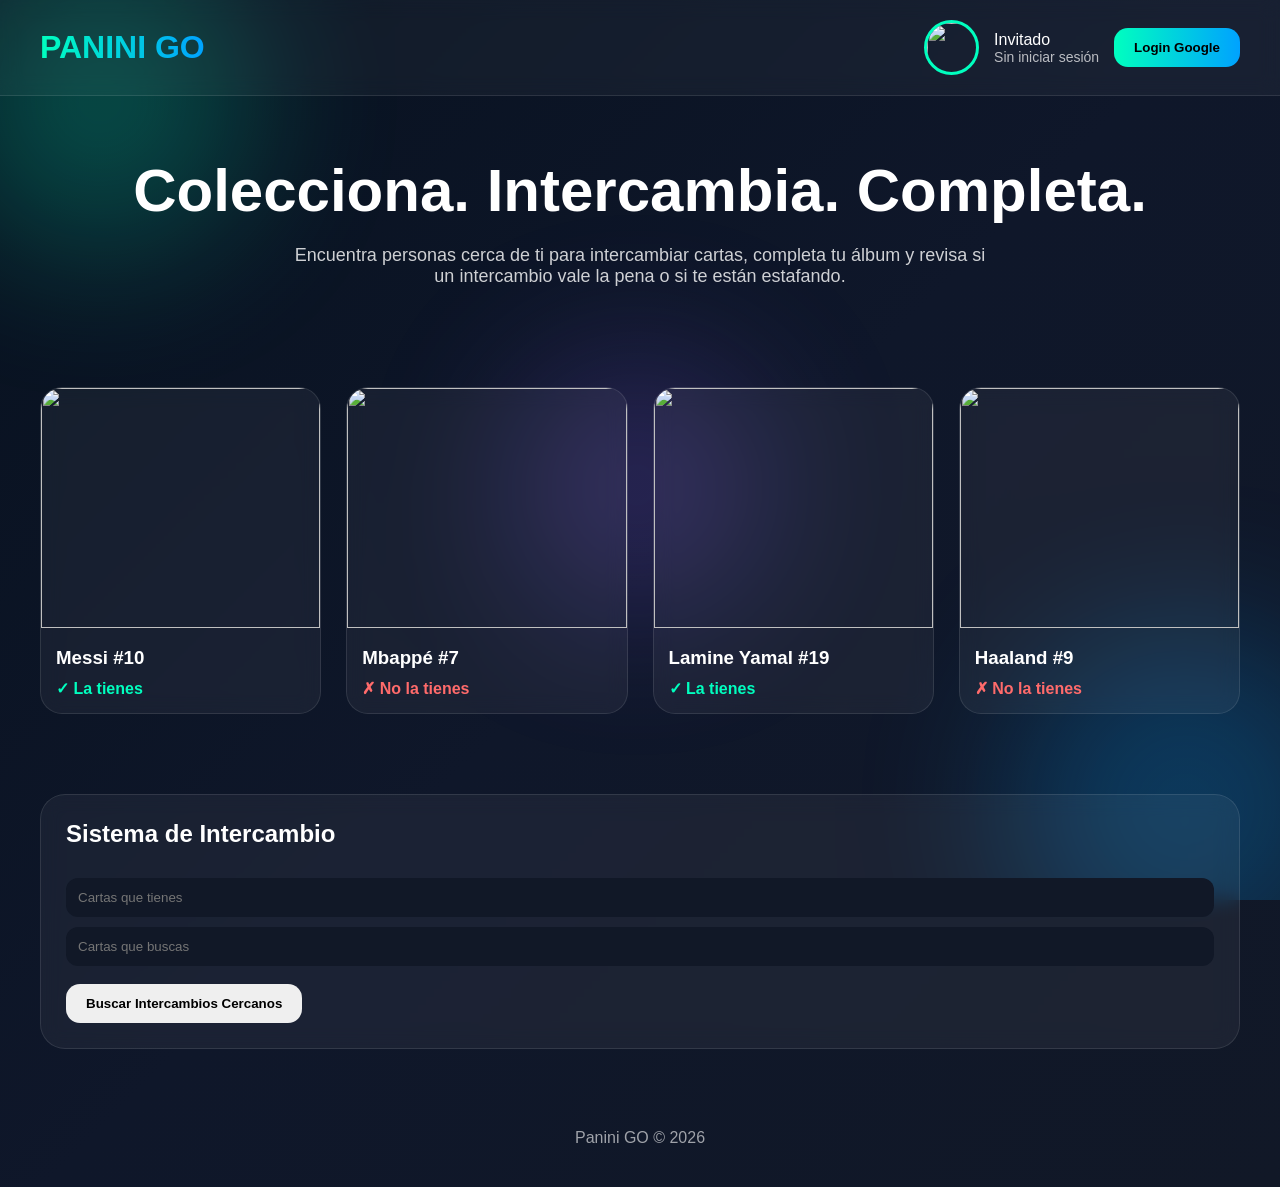
==== panini.html @ a1e294a5 "Add files via upload" ====
<!DOCTYPE html>
<html lang="es">
<head>
<meta charset="UTF-8">
<meta name="viewport" content="width=device-width, initial-scale=1.0">

<title>Panini GO</title>

<style>

*{
    margin:0;
    padding:0;
    box-sizing:border-box;
}

body{
    font-family:Arial, Helvetica, sans-serif;
    min-height:100vh;
    background:
    linear-gradient(135deg,#07111f,#0f172a,#111827);
    color:white;
    overflow-x:hidden;
}

/* FONDO */

.bg{
    position:fixed;
    inset:0;
    z-index:-1;
    overflow:hidden;
}

.circle{
    position:absolute;
    border-radius:50%;
    filter:blur(80px);
    opacity:0.25;
}

.c1{
    width:300px;
    height:300px;
    background:#00ffbf;
    top:-50px;
    left:-50px;
}

.c2{
    width:350px;
    height:350px;
    background:#00a2ff;
    bottom:-80px;
    right:-80px;
}

.c3{
    width:250px;
    height:250px;
    background:#8b5cf6;
    top:40%;
    left:40%;
}

/* HEADER */

header{
    width:100%;
    padding:20px 40px;
    display:flex;
    justify-content:space-between;
    align-items:center;
    background:rgba(255,255,255,0.04);
    backdrop-filter:blur(10px);
    border-bottom:1px solid rgba(255,255,255,0.1);
}

.logo{
    font-size:32px;
    font-weight:900;
    background:linear-gradient(90deg,#00ffbf,#00a2ff);
    -webkit-background-clip:text;
    -webkit-text-fill-color:transparent;
}

.user-box{
    display:flex;
    align-items:center;
    gap:15px;
}

.user-box img{
    width:55px;
    height:55px;
    border-radius:50%;
    border:3px solid #00ffbf;
    object-fit:cover;
}

/* BOTONES */

button{
    border:none;
    padding:12px 20px;
    border-radius:14px;
    cursor:pointer;
    font-weight:bold;
    transition:0.3s;
}

.login-btn{
    background:linear-gradient(90deg,#00ffbf,#00a2ff);
    color:black;
}

.logout-btn{
    background:#ef4444;
    color:white;
}

button:hover{
    transform:scale(1.05);
}

/* HERO */

.hero{
    padding:60px 30px;
    text-align:center;
}

.hero h1{
    font-size:60px;
    margin-bottom:20px;
}

.hero p{
    max-width:700px;
    margin:auto;
    opacity:0.8;
    font-size:18px;
}

/* CARTAS */

.cards{
    display:grid;
    grid-template-columns:repeat(auto-fit,minmax(180px,1fr));
    gap:25px;
    padding:40px;
}

.card{
    background:rgba(255,255,255,0.05);
    border:1px solid rgba(255,255,255,0.1);
    border-radius:22px;
    overflow:hidden;
    backdrop-filter:blur(10px);
    transition:0.3s;
    position:relative;
}

.card:hover{
    transform:translateY(-10px);
    box-shadow:0 0 25px rgba(0,255,191,0.3);
}

.card img{
    width:100%;
    height:240px;
    object-fit:cover;
}

.card-content{
    padding:15px;
}

.card-content h3{
    margin-bottom:10px;
}

.owned{
    color:#00ffbf;
    font-weight:bold;
}

.missing{
    color:#ff6b6b;
    font-weight:bold;
}

/* PANEL */

.panel{
    margin:40px;
    padding:25px;
    border-radius:25px;
    background:rgba(255,255,255,0.05);
    border:1px solid rgba(255,255,255,0.1);
    backdrop-filter:blur(10px);
}

.panel h2{
    margin-bottom:20px;
}

/* INPUTS */

input{
    width:100%;
    padding:12px;
    margin-top:10px;
    border:none;
    border-radius:12px;
    background:#111827;
    color:white;
}

/* FOOTER */

footer{
    text-align:center;
    padding:40px;
    opacity:0.6;
}

</style>
</head>

<body>

<div class="bg">
<div class="circle c1"></div>
<div class="circle c2"></div>
<div class="circle c3"></div>
</div>

<header>

<div class="logo">
PANINI GO
</div>

<div class="user-box">

<img id="profile-pic"
src="https://cdn-icons-png.flaticon.com/512/149/149071.png">

<div>
<div id="user-name">
Invitado
</div>

<div id="user-country" style="opacity:0.7;font-size:14px;">
Sin iniciar sesión
</div>
</div>

<button class="login-btn" id="login-btn">
Login Google
</button>

<button class="logout-btn" id="logout-btn" style="display:none;">
Logout
</button>

</div>

</header>

<section class="hero">

<h1>
Colecciona. Intercambia. Completa.
</h1>

<p>
Encuentra personas cerca de ti para intercambiar cartas,
completa tu álbum y revisa si un intercambio vale la pena
o si te están estafando.
</p>

</section>

<section class="cards">

<div class="card">

<img src="https://images2.imgbox.com/ab/7a/JlV4s4Ej_o.png">

<div class="card-content">
<h3>Messi #10</h3>
<div class="owned">✓ La tienes</div>
</div>

</div>

<div class="card">

<img src="https://images2.imgbox.com/95/31/j4V7lM4K_o.png">

<div class="card-content">
<h3>Mbappé #7</h3>
<div class="missing">✗ No la tienes</div>
</div>

</div>

<div class="card">

<img src="https://images2.imgbox.com/37/98/G5n0hK0m_o.png">

<div class="card-content">
<h3>Lamine Yamal #19</h3>
<div class="owned">✓ La tienes</div>
</div>

</div>

<div class="card">

<img src="https://images2.imgbox.com/6e/0f/4RE1e4W6_o.png">

<div class="card-content">
<h3>Haaland #9</h3>
<div class="missing">✗ No la tienes</div>
</div>

</div>

</section>

<section class="panel">

<h2>
Sistema de Intercambio
</h2>

<input type="text" placeholder="Cartas que tienes">

<input type="text" placeholder="Cartas que buscas">

<br><br>

<button>
Buscar Intercambios Cercanos
</button>

</section>

<footer>
Panini GO © 2026
</footer>

<script type="module">

import { initializeApp } from
"https://www.gstatic.com/firebasejs/12.13.0/firebase-app.js";

import {
getAuth,
GoogleAuthProvider,
signInWithPopup,
signOut,
onAuthStateChanged
}
from
"https://www.gstatic.com/firebasejs/12.13.0/firebase-auth.js";

const firebaseConfig = {

apiKey: "AIzaSyC3ADgRyKLJm8lSTFSOeVvK1FSKSiWbZSY",

authDomain: "panini-go.firebaseapp.com",

projectId: "panini-go",

storageBucket: "panini-go.firebasestorage.app",

messagingSenderId: "307550804065",

appId: "1:307550804065:web:0e0bfd55d2247958f97220",

measurementId: "G-VV9FQB46P1"

};

const app = initializeApp(firebaseConfig);

const auth = getAuth(app);

const provider = new GoogleAuthProvider();

const loginBtn =
document.getElementById("login-btn");

const logoutBtn =
document.getElementById("logout-btn");

loginBtn.onclick = async ()=>{

try{

await signInWithPopup(auth,provider);

}catch(error){

alert(error.message);

}

};

logoutBtn.onclick = async ()=>{

await signOut(auth);

};

onAuthStateChanged(auth,(user)=>{

if(user){

document.getElementById("user-name")
.innerText = user.displayName;

document.getElementById("profile-pic")
.src = user.photoURL;

document.getElementById("user-country")
.innerText = user.email;

loginBtn.style.display="none";

logoutBtn.style.display="block";

}else{

document.getElementById("user-name")
.innerText="Invitado";

document.getElementById("profile-pic")
.src="https://cdn-icons-png.flaticon.com/512/149/149071.png";

document.getElementById("user-country")
.innerText="Sin iniciar sesión";

loginBtn.style.display="block";

logoutBtn.style.display="none";

}

});

</script>

</body>
</html>
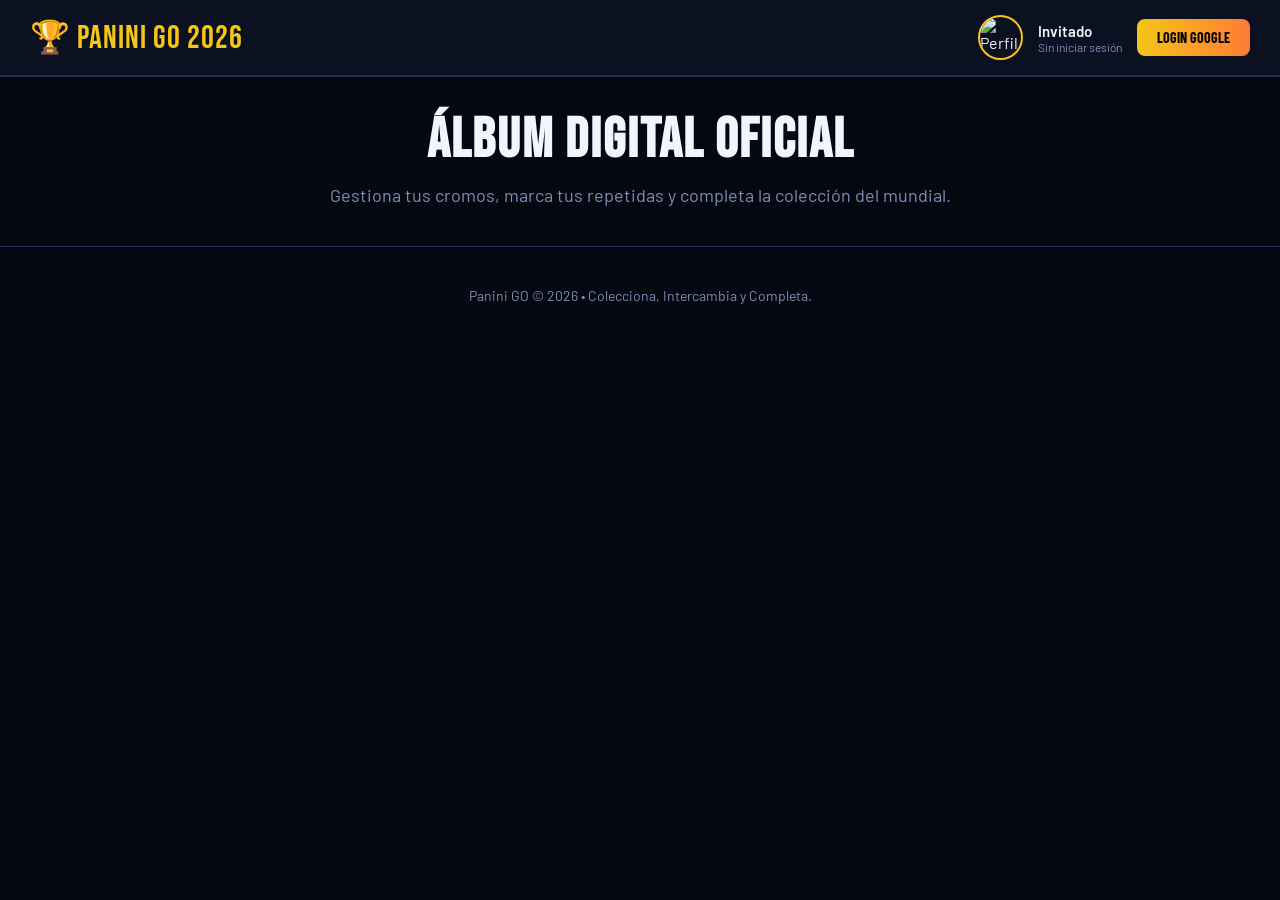
==== commit e11d7602: "Add files via upload" ====
--- a/panini.html
+++ b/panini.html
@@ -1,460 +1,641 @@
 <!DOCTYPE html>
 <html lang="es">
 <head>
-<meta charset="UTF-8">
-<meta name="viewport" content="width=device-width, initial-scale=1.0">
-
-<title>Panini GO</title>
-
-<style>
-
-*{
-    margin:0;
-    padding:0;
-    box-sizing:border-box;
-}
-
-body{
-    font-family:Arial, Helvetica, sans-serif;
-    min-height:100vh;
-    background:
-    linear-gradient(135deg,#07111f,#0f172a,#111827);
-    color:white;
-    overflow-x:hidden;
-}
-
-/* FONDO */
-
-.bg{
-    position:fixed;
-    inset:0;
-    z-index:-1;
-    overflow:hidden;
-}
-
-.circle{
-    position:absolute;
-    border-radius:50%;
-    filter:blur(80px);
-    opacity:0.25;
-}
-
-.c1{
-    width:300px;
-    height:300px;
-    background:#00ffbf;
-    top:-50px;
-    left:-50px;
-}
-
-.c2{
-    width:350px;
-    height:350px;
-    background:#00a2ff;
-    bottom:-80px;
-    right:-80px;
-}
-
-.c3{
-    width:250px;
-    height:250px;
-    background:#8b5cf6;
-    top:40%;
-    left:40%;
-}
-
-/* HEADER */
-
-header{
-    width:100%;
-    padding:20px 40px;
-    display:flex;
-    justify-content:space-between;
-    align-items:center;
-    background:rgba(255,255,255,0.04);
-    backdrop-filter:blur(10px);
-    border-bottom:1px solid rgba(255,255,255,0.1);
-}
-
-.logo{
-    font-size:32px;
-    font-weight:900;
-    background:linear-gradient(90deg,#00ffbf,#00a2ff);
-    -webkit-background-clip:text;
-    -webkit-text-fill-color:transparent;
-}
-
-.user-box{
-    display:flex;
-    align-items:center;
-    gap:15px;
-}
-
-.user-box img{
-    width:55px;
-    height:55px;
-    border-radius:50%;
-    border:3px solid #00ffbf;
-    object-fit:cover;
-}
-
-/* BOTONES */
-
-button{
-    border:none;
-    padding:12px 20px;
-    border-radius:14px;
-    cursor:pointer;
-    font-weight:bold;
-    transition:0.3s;
-}
-
-.login-btn{
-    background:linear-gradient(90deg,#00ffbf,#00a2ff);
-    color:black;
-}
-
-.logout-btn{
-    background:#ef4444;
-    color:white;
-}
-
-button:hover{
-    transform:scale(1.05);
-}
-
-/* HERO */
-
-.hero{
-    padding:60px 30px;
-    text-align:center;
-}
-
-.hero h1{
-    font-size:60px;
-    margin-bottom:20px;
-}
-
-.hero p{
-    max-width:700px;
-    margin:auto;
-    opacity:0.8;
-    font-size:18px;
-}
-
-/* CARTAS */
-
-.cards{
-    display:grid;
-    grid-template-columns:repeat(auto-fit,minmax(180px,1fr));
-    gap:25px;
-    padding:40px;
-}
-
-.card{
-    background:rgba(255,255,255,0.05);
-    border:1px solid rgba(255,255,255,0.1);
-    border-radius:22px;
-    overflow:hidden;
-    backdrop-filter:blur(10px);
-    transition:0.3s;
-    position:relative;
-}
-
-.card:hover{
-    transform:translateY(-10px);
-    box-shadow:0 0 25px rgba(0,255,191,0.3);
-}
-
-.card img{
-    width:100%;
-    height:240px;
-    object-fit:cover;
-}
-
-.card-content{
-    padding:15px;
-}
-
-.card-content h3{
-    margin-bottom:10px;
-}
-
-.owned{
-    color:#00ffbf;
-    font-weight:bold;
-}
-
-.missing{
-    color:#ff6b6b;
-    font-weight:bold;
-}
-
-/* PANEL */
-
-.panel{
-    margin:40px;
-    padding:25px;
-    border-radius:25px;
-    background:rgba(255,255,255,0.05);
-    border:1px solid rgba(255,255,255,0.1);
-    backdrop-filter:blur(10px);
-}
-
-.panel h2{
-    margin-bottom:20px;
-}
-
-/* INPUTS */
-
-input{
-    width:100%;
-    padding:12px;
-    margin-top:10px;
-    border:none;
-    border-radius:12px;
-    background:#111827;
-    color:white;
-}
-
-/* FOOTER */
-
-footer{
-    text-align:center;
-    padding:40px;
-    opacity:0.6;
-}
-
-</style>
+  <meta charset="UTF-8">
+  <meta name="viewport" content="width=device-width, initial-scale=1.0">
+  <title>🏆 Álbum FIFA World Cup 2026</title>
+  <link href="https://fonts.googleapis.com/css2?family=Bebas+Neue&family=Barlow+Condensed:wght@400;600;700;800&family=Barlow:wght@300;400;500;600&display=swap" rel="stylesheet">
+  
+  <style>
+    /* ===== VARIABLES Y CONFIGURACIÓN DEL TEMA ===== */
+    :root {
+      --gold: #F5C518;
+      --gold2: #E8A800;
+      --gold3: #FFF0A0;
+      --green: #00D97E;
+      --green2: #00A85A;
+      --red: #FF3B4E;
+      --orange: #FF7B35;
+      --blue: #3B9EFF;
+      --blue2: #005FCC;
+      --bg: #050810;
+      --bg2: #0B1120;
+      --bg3: #111D35;
+      --bg4: #182440;
+      --card: #141E30;
+      --card2: #1A2845;
+      --border: #1E3055;
+      --border2: #2A4070;
+      --text: #F0F6FF;
+      --muted: #7A90B5;
+    }
+
+    * {
+      box-sizing: border-box;
+      margin: 0;
+      padding: 0;
+    }
+
+    body {
+      background-color: var(--bg);
+      color: var(--text);
+      font-family: 'Barlow', sans-serif;
+      min-height: 100vh;
+      overflow-x: hidden;
+    }
+
+    /* ===== BARRA DE NAVEGACIÓN Y AUTENTICACIÓN ===== */
+    #auth-header {
+      width: 100%;
+      padding: 15px 30px;
+      display: flex;
+      justify-content: space-between;
+      align-items: center;
+      background: var(--bg2);
+      border-bottom: 2px solid var(--border);
+      position: sticky;
+      top: 0;
+      z-index: 100;
+    }
+
+    .logo-title {
+      font-family: 'Bebas Neue', sans-serif;
+      font-size: 32px;
+      color: var(--gold);
+      letter-spacing: 1px;
+      display: flex;
+      align-items: center;
+      gap: 10px;
+    }
+
+    .user-box {
+      display: flex;
+      align-items: center;
+      gap: 15px;
+    }
+
+    .user-box img {
+      width: 45px;
+      height: 45px;
+      border-radius: 50%;
+      border: 2px solid var(--gold);
+      object-fit: cover;
+    }
+
+    .user-info {
+      display: flex;
+      flex-direction: column;
+    }
+
+    #user-name {
+      font-weight: 600;
+      font-size: 15px;
+    }
+
+    #user-email {
+      color: var(--muted);
+      font-size: 12px;
+    }
+
+    .auth-btn {
+      border: none;
+      padding: 10px 20px;
+      border-radius: 8px;
+      cursor: pointer;
+      font-weight: 700;
+      transition: 0.2s ease;
+      font-family: 'Barlow Condensed', sans-serif;
+      text-transform: uppercase;
+      font-size: 14px;
+    }
+
+    .login-btn {
+      background: linear-gradient(90deg, var(--gold), var(--orange));
+      color: #000;
+    }
+
+    .login-btn:hover {
+      transform: scale(1.05);
+      box-shadow: 0 0 15px rgba(245, 197, 24, 0.4);
+    }
+
+    .logout-btn {
+      background: var(--red);
+      color: white;
+    }
+
+    .logout-btn:hover {
+      background: #d32f2f;
+    }
+
+    /* ===== CONTENEDOR PRINCIPAL DEL ÁLBUM ===== */
+    .container {
+      max-width: 1200px;
+      margin: 30px auto;
+      padding: 0 20px;
+    }
+
+    .album-hero {
+      text-align: center;
+      margin-bottom: 40px;
+    }
+
+    .album-hero h1 {
+      font-family: 'Bebas Neue', sans-serif;
+      font-size: 56px;
+      color: var(--text);
+      margin-bottom: 10px;
+      letter-spacing: 2px;
+    }
+
+    .album-hero p {
+      color: var(--muted);
+      font-size: 18px;
+    }
+
+    /* Estructura de Bloques de Secciones */
+    .sec-block {
+      background: var(--bg2);
+      border: 1px solid var(--border);
+      border-radius: 16px;
+      margin-bottom: 20px;
+      overflow: hidden;
+    }
+
+    .sec-hdr {
+      padding: 20px;
+      background: var(--bg3);
+      display: flex;
+      justify-content: space-between;
+      align-items: center;
+      cursor: pointer;
+      user-select: none;
+      transition: background 0.2s;
+    }
+
+    .sec-hdr:hover {
+      background: var(--bg4);
+    }
+
+    .sec-left {
+      display: flex;
+      align-items: center;
+      gap: 15px;
+    }
+
+    .sec-icon-wrap {
+      font-size: 24px;
+    }
+
+    .sec-info h3 {
+      font-family: 'Barlow Condensed', sans-serif;
+      font-size: 22px;
+      font-weight: 700;
+      color: var(--gold);
+    }
+
+    .sec-info p {
+      font-size: 14px;
+      color: var(--muted);
+    }
+
+    .sec-right {
+      display: flex;
+      align-items: center;
+      gap: 20px;
+    }
+
+    .sec-mini-prog {
+      text-align: right;
+    }
+
+    .sec-cnt {
+      font-weight: 700;
+      margin-bottom: 5px;
+      font-size: 14px;
+    }
+
+    .sec-bar {
+      width: 100px;
+      height: 6px;
+      background: var(--bg);
+      border-radius: 3px;
+      overflow: hidden;
+    }
+
+    .sec-bar-fill {
+      height: 100%;
+      background: var(--green);
+      width: 0%;
+      transition: width 0.3s ease;
+    }
+
+    .chev {
+      font-size: 20px;
+      color: var(--muted);
+      transition: transform 0.3s;
+    }
+
+    .sec-body {
+      padding: 25px;
+      border-top: 1px solid var(--border);
+      display: none;
+    }
+
+    /* Filtros de sección */
+    .sec-filters {
+      display: flex;
+      gap: 10px;
+      margin-bottom: 20px;
+    }
+
+    .fbtn {
+      background: var(--bg4);
+      border: 1px solid var(--border);
+      color: var(--muted);
+      padding: 8px 16px;
+      border-radius: 8px;
+      cursor: pointer;
+      font-weight: 600;
+      font-size: 13px;
+    }
+
+    .fbtn.on {
+      background: var(--gold);
+      color: #000;
+      border-color: var(--gold);
+    }
+
+    /* Rejilla de Cartas */
+    .cards-grid {
+      display: grid;
+      grid-template-columns: repeat(auto-fill, minmax(150px, 1fr));
+      gap: 20px;
+    }
+
+    .card-item {
+      background: var(--card);
+      border: 1px solid var(--border);
+      border-radius: 12px;
+      padding: 15px;
+      text-align: center;
+      transition: transform 0.2s, border-color 0.2s;
+    }
+
+    .card-item:hover {
+      transform: translateY(-5px);
+    }
+
+    .card-item.owned {
+      border-color: var(--green);
+      background: linear-gradient(to bottom, var(--card), rgba(0, 217, 126, 0.05));
+    }
+
+    .card-item.rep {
+      border-color: var(--blue);
+      background: linear-gradient(to bottom, var(--card), rgba(59, 158, 255, 0.05));
+    }
+
+    .card-num {
+      font-size: 12px;
+      color: var(--muted);
+      font-weight: 700;
+      margin-bottom: 8px;
+    }
+
+    .card-name {
+      font-family: 'Barlow Condensed', sans-serif;
+      font-size: 16px;
+      font-weight: 700;
+      margin-bottom: 12px;
+    }
+
+    .card-actions {
+      display: flex;
+      flex-direction: column;
+      gap: 6px;
+    }
+
+    .act-btn {
+      background: var(--bg3);
+      border: 1px solid var(--border2);
+      color: var(--text);
+      padding: 6px;
+      border-radius: 6px;
+      font-size: 11px;
+      cursor: pointer;
+      font-weight: 600;
+    }
+
+    .act-btn.btn-tengo.active {
+      background: var(--green);
+      color: #000;
+      border-color: var(--green);
+    }
+
+    .act-btn.btn-rep.active {
+      background: var(--blue);
+      color: white;
+      border-color: var(--blue);
+    }
+
+    footer {
+      text-align: center;
+      padding: 40px;
+      color: var(--muted);
+      font-size: 14px;
+      border-top: 1px solid var(--border);
+      margin-top: 5px;
+    }
+  </style>
 </head>
 
 <body>
 
-<div class="bg">
-<div class="circle c1"></div>
-<div class="circle c2"></div>
-<div class="circle c3"></div>
-</div>
-
-<header>
-
-<div class="logo">
-PANINI GO
-</div>
-
-<div class="user-box">
-
-<img id="profile-pic"
-src="https://cdn-icons-png.flaticon.com/512/149/149071.png">
-
-<div>
-<div id="user-name">
-Invitado
-</div>
-
-<div id="user-country" style="opacity:0.7;font-size:14px;">
-Sin iniciar sesión
-</div>
-</div>
-
-<button class="login-btn" id="login-btn">
-Login Google
-</button>
-
-<button class="logout-btn" id="logout-btn" style="display:none;">
-Logout
-</button>
-
-</div>
-
-</header>
-
-<section class="hero">
-
-<h1>
-Colecciona. Intercambia. Completa.
-</h1>
-
-<p>
-Encuentra personas cerca de ti para intercambiar cartas,
-completa tu álbum y revisa si un intercambio vale la pena
-o si te están estafando.
-</p>
-
-</section>
-
-<section class="cards">
-
-<div class="card">
-
-<img src="https://images2.imgbox.com/ab/7a/JlV4s4Ej_o.png">
-
-<div class="card-content">
-<h3>Messi #10</h3>
-<div class="owned">✓ La tienes</div>
-</div>
-
-</div>
-
-<div class="card">
-
-<img src="https://images2.imgbox.com/95/31/j4V7lM4K_o.png">
-
-<div class="card-content">
-<h3>Mbappé #7</h3>
-<div class="missing">✗ No la tienes</div>
-</div>
-
-</div>
-
-<div class="card">
-
-<img src="https://images2.imgbox.com/37/98/G5n0hK0m_o.png">
-
-<div class="card-content">
-<h3>Lamine Yamal #19</h3>
-<div class="owned">✓ La tienes</div>
-</div>
-
-</div>
-
-<div class="card">
-
-<img src="https://images2.imgbox.com/6e/0f/4RE1e4W6_o.png">
-
-<div class="card-content">
-<h3>Haaland #9</h3>
-<div class="missing">✗ No la tienes</div>
-</div>
-
-</div>
-
-</section>
-
-<section class="panel">
-
-<h2>
-Sistema de Intercambio
-</h2>
-
-<input type="text" placeholder="Cartas que tienes">
-
-<input type="text" placeholder="Cartas que buscas">
-
-<br><br>
-
-<button>
-Buscar Intercambios Cercanos
-</button>
-
-</section>
-
-<footer>
-Panini GO © 2026
-</footer>
-
-<script type="module">
-
-import { initializeApp } from
-"https://www.gstatic.com/firebasejs/12.13.0/firebase-app.js";
-
-import {
-getAuth,
-GoogleAuthProvider,
-signInWithPopup,
-signOut,
-onAuthStateChanged
-}
-from
-"https://www.gstatic.com/firebasejs/12.13.0/firebase-auth.js";
-
-const firebaseConfig = {
-
-apiKey: "AIzaSyC3ADgRyKLJm8lSTFSOeVvK1FSKSiWbZSY",
-
-authDomain: "panini-go.firebaseapp.com",
-
-projectId: "panini-go",
-
-storageBucket: "panini-go.firebasestorage.app",
-
-messagingSenderId: "307550804065",
-
-appId: "1:307550804065:web:0e0bfd55d2247958f97220",
-
-measurementId: "G-VV9FQB46P1"
-
-};
-
-const app = initializeApp(firebaseConfig);
-
-const auth = getAuth(app);
-
-const provider = new GoogleAuthProvider();
-
-const loginBtn =
-document.getElementById("login-btn");
-
-const logoutBtn =
-document.getElementById("logout-btn");
-
-loginBtn.onclick = async ()=>{
-
-try{
-
-await signInWithPopup(auth,provider);
-
-}catch(error){
-
-alert(error.message);
-
-}
-
-};
-
-logoutBtn.onclick = async ()=>{
-
-await signOut(auth);
-
-};
-
-onAuthStateChanged(auth,(user)=>{
-
-if(user){
-
-document.getElementById("user-name")
-.innerText = user.displayName;
-
-document.getElementById("profile-pic")
-.src = user.photoURL;
-
-document.getElementById("user-country")
-.innerText = user.email;
-
-loginBtn.style.display="none";
-
-logoutBtn.style.display="block";
-
-}else{
-
-document.getElementById("user-name")
-.innerText="Invitado";
-
-document.getElementById("profile-pic")
-.src="https://cdn-icons-png.flaticon.com/512/149/149071.png";
-
-document.getElementById("user-country")
-.innerText="Sin iniciar sesión";
-
-loginBtn.style.display="block";
-
-logoutBtn.style.display="none";
-
-}
-
-});
-
-</script>
-
+  <header id="auth-header">
+    <div class="logo-title">🏆 PANINI GO 2026</div>
+    <div class="user-box">
+      <img id="profile-pic" src="https://cdn-icons-png.flaticon.com/512/149/149071.png" alt="Perfil">
+      <div class="user-info">
+        <div id="user-name">Invitado</div>
+        <div id="user-email">Sin iniciar sesión</div>
+      </div>
+      <button class="auth-btn login-btn" id="login-btn">Login Google</button>
+      <button class="auth-btn logout-btn" id="logout-btn" style="display:none;">Logout</button>
+    </div>
+  </header>
+
+  <main class="container">
+    <section class="album-hero">
+      <h1>Álbum Digital Oficial</h1>
+      <p>Gestiona tus cromos, marca tus repetidas y completa la colección del mundial.</p>
+    </section>
+
+    <div id="secs"></div>
+  </main>
+
+  <footer>
+    Panini GO © 2026 • Colecciona, Intercambia y Completa.
+  </footer>
+
+  <script type="module">
+    import { initializeApp } from "https://www.gstatic.com/firebasejs/12.13.0/firebase-app.js";
+    import { getAuth, GoogleAuthProvider, signInWithPopup, signOut, onAuthStateChanged } from "https://www.gstatic.com/firebasejs/12.13.0/firebase-auth.js";
+
+    // 1. Configuración de Firebase obtenida de tu panel panini-go
+    const firebaseConfig = {
+      apiKey: "AIzaSyC3ADgRyKLJm8lSTFSOeVvK1FSKSiWbZSY",
+      authDomain: "panini-go.firebaseapp.com",
+      projectId: "panini-go",
+      storageBucket: "panini-go.firebasestorage.app",
+      messagingSenderId: "307550804065",
+      appId: "1:307550804065:web:0e0bfd55d2247958f97220",
+      measurementId: "G-VV9FQB46P1"
+    };
+
+    const app = initializeApp(firebaseConfig);
+    const auth = getAuth(app);
+    const provider = new GoogleAuthProvider();
+
+    // Elementos del DOM de Autenticación
+    const loginBtn = document.getElementById("login-btn");
+    const logoutBtn = document.getElementById("logout-btn");
+
+    // Eventos de Autenticación
+    loginBtn.onclick = async () => {
+      try {
+        await signInWithPopup(auth, provider);
+      } catch (error) {
+        alert("Error de autenticación: " + error.message);
+      }
+    };
+
+    logoutBtn.onclick = async () => {
+      await signOut(auth);
+    };
+
+    // Observador del Estado del Usuario
+    onAuthStateChanged(auth, (user) => {
+      if (user) {
+        document.getElementById("user-name").innerText = user.displayName;
+        document.getElementById("profile-pic").src = user.photoURL;
+        document.getElementById("user-email").innerText = user.email;
+        loginBtn.style.display = "none";
+        logoutBtn.style.display = "block";
+      } else {
+        document.getElementById("user-name").innerText = "Invitado";
+        document.getElementById("profile-pic").src = "https://cdn-icons-png.flaticon.com/512/149/149071.png";
+        document.getElementById("user-email").innerText = "Sin iniciar sesión";
+        loginBtn.style.display = "block";
+        logoutBtn.style.display = "none";
+      }
+    });
+
+    // =========================================================================
+    // 2. SISTEMA DE DATOS Y RENDERIZADO DEL ÁLBUM
+    // =========================================================================
+    
+    // Base de datos de ejemplo del Álbum (puedes ampliar los arreglos de cartas)
+    const SECS = [
+      {
+        id: "FWC",
+        name: "FIFA WORLD CUP",
+        desc: "Estadios, emblemas y队 logos especiales",
+        icon: "✨",
+        cards: [
+          { id: "FWC-1", name: "Trofeo Oficial" },
+          { id: "FWC-2", name: "Logo México 2026" },
+          { id: "FWC-3", name: "Logo USA 2026" },
+          { id: "FWC-4", name: "Logo Canadá 2026" }
+        ]
+      },
+      {
+        id: "MEX",
+        name: "MÉXICO",
+        desc: "Selección Nacional de México",
+        icon: "🇲🇽",
+        cards: [
+          { id: "MEX-1", name: "Guillermo Ochoa" },
+          { id: "MEX-2", name: "César Montes" },
+          { id: "MEX-3", name: "Edson Álvarez" },
+          { id: "MEX-4", name: "Santiago Giménez" }
+        ]
+      },
+      {
+        id: "ARG",
+        name: "ARGENTINA",
+        desc: "Selección Albiceleste",
+        icon: "🇦🇷",
+        cards: [
+          { id: "ARG-1", name: "Emiliano Martínez" },
+          { id: "ARG-2", name: "Rodrigo de Paul" },
+          { id: "ARG-3", name: "Alexis Mac Allister" },
+          { id: "ARG-4", name: "Lionel Messi" }
+        ]
+      }
+    ];
+
+    // Estados Locales para Filtros y Colección (Temporal hasta conectar con Database)
+    const AF = {}; 
+    const coleccionData = JSON.parse(localStorage.getItem('album_progreso')) || {};
+
+    // Inicializar contenedores de renderizado
+    const SECS_CONTAINER = document.getElementById('secs');
+
+    // Funciones globales expuestas en la ventana para los atributos onclick tradicionales
+    window.toggleSec = (id) => {
+      const body = document.getElementById(`bdy-${id}`);
+      const chev = document.querySelector(`#hdr-${id} .chev`);
+      if (body.style.display === "block") {
+        body.style.display = "none";
+        chev.style.transform = "rotate(0deg)";
+      } else {
+        body.style.display = "block";
+        chev.style.transform = "rotate(180deg)";
+      }
+    };
+
+    window.setF = (secId, filterType, btn) => {
+      AF[secId] = filterType;
+      const buttons = btn.parentNode.querySelectorAll('.fbtn');
+      buttons.forEach(b => b.classList.remove('on'));
+      btn.classList.add('on');
+      filterCards(secId);
+    };
+
+    window.toggleCardState = (secId, cardId, stateType) => {
+      if (!coleccionData[cardId]) {
+        coleccionData[cardId] = { tengo: false, rep: false };
+      }
+
+      if (stateType === 'tengo') {
+        coleccionData[cardId].tengo = !coleccionData[cardId].tengo;
+        if (!coleccionData[cardId].tengo) coleccionData[cardId].rep = false;
+      } else if (stateType === 'rep') {
+        coleccionData[cardId].rep = !coleccionData[cardId].rep;
+        if (coleccionData[cardId].rep) coleccionData[cardId].tengo = true;
+      }
+
+      localStorage.setItem('album_progreso', JSON.stringify(coleccionData));
+      
+      // Actualizar Vista e Indicadores de Progreso
+      updateCardUI(secId, cardId);
+      updateSectionProgress(secId);
+    };
+
+    // Funciones de renderizado interno
+    function renderAlbum() {
+      SECS.forEach(s => {
+        AF[s.id] = 'all';
+        const d = document.createElement('div');
+        d.className = 'sec-block';
+        d.innerHTML = `
+          <div class="sec-hdr" id="hdr-${s.id}" onclick="toggleSec('${s.id}')">
+            <div class="sec-left">
+              <div class="sec-icon-wrap">${s.icon}</div>
+              <div class="sec-info">
+                <h3>${s.name}</h3>
+                <p>${s.desc}</p>
+              </div>
+            </div>
+            <div class="sec-right">
+              <div class="sec-mini-prog">
+                <div class="sec-cnt" id="cnt-${s.id}">0/${s.cards.length}</div>
+                <div class="sec-bar"><div class="sec-bar-fill" id="sbar-${s.id}"></div></div>
+              </div>
+              <span class="chev">▾</span>
+            </div>
+          </div>
+          <div class="sec-body" id="bdy-${s.id}">
+            <div class="sec-filters">
+              <button class="fbtn on" onclick="setF('${s.id}','all',this)">Todas (${s.cards.length})</button>
+              <button class="fbtn" onclick="setF('${s.id}','owned',this)">✅ Tengo</button>
+              <button class="fbtn" onclick="setF('${s.id}','rep',this)">🔁 Repetidas</button>
+              <button class="fbtn" onclick="setF('${s.id}','missing',this)">✗ Faltan</button>
+            </div>
+            <div class="cards-grid" id="grid-${s.id}"></div>
+          </div>
+        `;
+        SECS_CONTAINER.appendChild(d);
+        
+        // Renderizar las cartas de esta sección
+        const grid = document.getElementById(`grid-${s.id}`);
+        s.cards.forEach(c => {
+          const cardEl = document.createElement('div');
+          cardEl.className = 'card-item';
+          cardEl.id = `card-${c.id}`;
+          cardEl.innerHTML = `
+            <div class="card-num">${c.id}</div>
+            <div class="card-name">${c.name}</div>
+            <div class="card-actions">
+              <button class="act-btn btn-tengo" id="btn-tengo-${c.id}" onclick="toggleCardState('${s.id}','${c.id}','tengo')">Lo Tengo</button>
+              <button class="act-btn btn-rep" id="btn-rep-${c.id}" onclick="toggleCardState('${s.id}','${c.id}','rep')">Repetida</button>
+            </div>
+          `;
+          grid.appendChild(cardEl);
+          updateCardUI(s.id, c.id);
+        });
+
+        updateSectionProgress(s.id);
+      });
+    }
+
+    function updateCardUI(secId, cardId) {
+      const cardEl = document.getElementById(`card-${cardId}`);
+      const btnTengo = document.getElementById(`btn-tengo-${cardId}`);
+      const btnRep = document.getElementById(`btn-rep-${cardId}`);
+      const data = coleccionData[cardId] || { tengo: false, rep: false };
+
+      cardEl.classList.remove('owned', 'rep');
+      btnTengo.classList.remove('active');
+      btnRep.classList.remove('active');
+
+      if (data.rep) {
+        cardEl.classList.add('owned', 'rep');
+        btnTengo.classList.add('active');
+        btnRep.classList.add('active');
+      } else if (data.tengo) {
+        cardEl.classList.add('owned');
+        btnTengo.classList.add('active');
+      }
+
+      // Re-filtrar cartas para mantener la vista consistente si hay filtros activos
+      filterCards(secId);
+    }
+
+    function updateSectionProgress(secId) {
+      const section = SECS.find(s => s.id === secId);
+      const ownedCount = section.cards.filter(c => coleccionData[c.id]?.tengo).length;
+      const percentage = (ownedCount / section.cards.length) * 100;
+
+      document.getElementById(`cnt-${secId}`).innerText = `${ownedCount}/${section.cards.length}`;
+      document.getElementById(`sbar-${secId}`).style.width = `${percentage}%`;
+    }
+
+    function filterCards(secId) {
+      const section = SECS.find(s => s.id === secId);
+      const filter = AF[secId];
+
+      section.cards.forEach(c => {
+        const cardEl = document.getElementById(`card-${c.id}`);
+        const data = coleccionData[c.id] || { tengo: false, rep: false };
+
+        if (filter === 'all') {
+          cardEl.style.display = 'block';
+        } else if (filter === 'owned' && data.tengo) {
+          cardEl.style.display = 'block';
+        } else if (filter === 'rep' && data.rep) {
+          cardEl.style.display = 'block';
+        } else if (filter === 'missing' && !data.tengo) {
+          cardEl.style.display = 'block';
+        } else {
+          cardEl.style.display = 'none';
+        }
+      });
+    }
+
+    // Arrancar la renderización inicial del álbum
+    renderAlbum();
+  </script>
 </body>
 </html>
